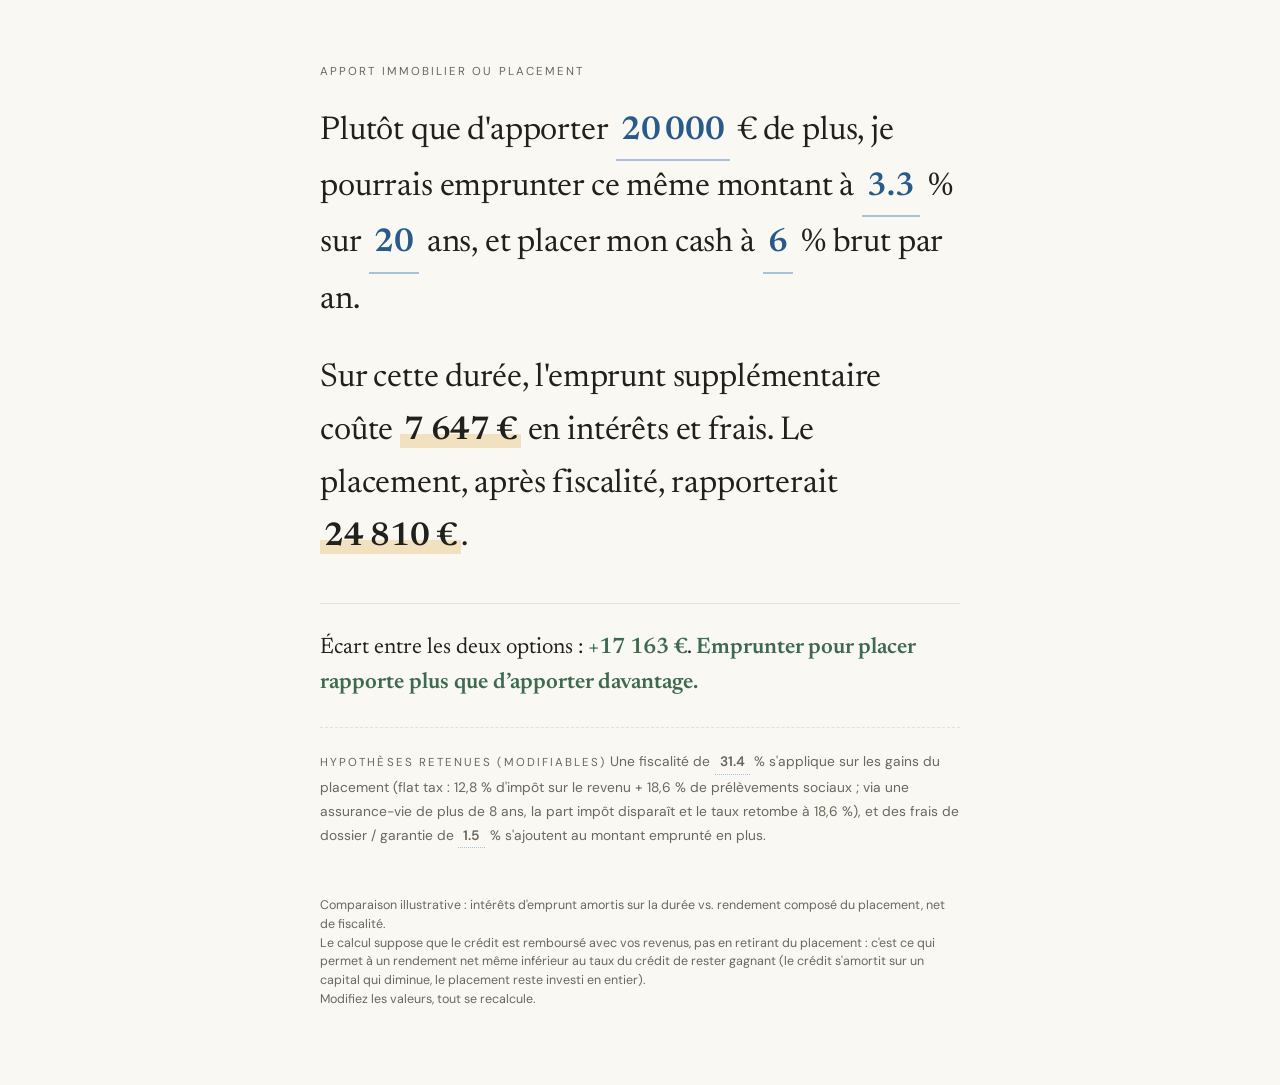
==== apport-ou-placement/index.html @ 1e9464a1 "Add new tools" ====
<!DOCTYPE html>
<html lang="fr">
<head>
<meta charset="UTF-8">
<meta name="viewport" content="width=device-width, initial-scale=1.0">
<title>Apport ou placement ?</title>
<meta name="description" content="Plutôt apporter plus sur un achat immobilier, ou emprunter davantage pour garder du cash à placer ? La comparaison, en une phrase.">
<link rel="preconnect" href="https://fonts.googleapis.com">
<link rel="preconnect" href="https://fonts.gstatic.com" crossorigin>
<link href="https://fonts.googleapis.com/css2?family=Newsreader:ital,opsz,wght@0,6..72,400;0,6..72,500;0,6..72,600;1,6..72,400&family=DM+Sans:wght@400;500&display=swap" rel="stylesheet">
<link rel="stylesheet" href="../assets/outils.css">
</head>
<body>
  <main class="wrap">
    <p class="eyebrow">Apport immobilier ou placement</p>

    <p class="statement">
      Plutôt que d'apporter
      <input class="fill" id="x" inputmode="decimal" aria-label="Montant en euros" value="20000">&nbsp;€ de plus,
      je pourrais emprunter ce même montant à
      <input class="fill" id="rc" inputmode="decimal" aria-label="Taux du crédit en pourcent" value="3.3">&nbsp;%
      sur
      <input class="fill" id="n" inputmode="numeric" aria-label="Durée en années" value="20">&nbsp;ans,
      et placer mon cash à
      <input class="fill" id="rp" inputmode="decimal" aria-label="Rendement brut du placement en pourcent" value="6">&nbsp;% brut par an.
    </p>

    <p class="statement">
      Sur cette durée, l'emprunt supplémentaire coûte <span class="answer" id="coutCredit">0&nbsp;€</span> en intérêts et frais.
      Le placement, après fiscalité, rapporterait <span class="answer" id="gainNet">0&nbsp;€</span>.
    </p>

    <p class="verdict" id="verdict">
      Écart entre les deux options : <span class="num" id="delta">0&nbsp;€</span>. <b id="line">Ça se neutralise.</b>
    </p>

    <p class="assumptions">
      <span class="eyebrow">Hypothèses retenues (modifiables)</span>
      Une fiscalité de <input class="fill-sub" id="fisc" inputmode="decimal" aria-label="Fiscalité sur les gains en pourcent" value="31.4">&nbsp;% s'applique sur les gains du placement (flat tax : 12,8&nbsp;% d'impôt sur le revenu + 18,6&nbsp;% de prélèvements sociaux ; via une assurance-vie de plus de 8 ans, la part impôt disparaît et le taux retombe à 18,6&nbsp;%),
      et des frais de dossier / garantie de <input class="fill-sub" id="frais" inputmode="decimal" aria-label="Frais sur le crédit en pourcent" value="1.5">&nbsp;% s'ajoutent au montant emprunté en plus.
    </p>

    <p class="foot">
      Comparaison illustrative : intérêts d'emprunt amortis sur la durée vs. rendement composé du placement, net de fiscalité.<br>
      Le calcul suppose que le crédit est remboursé avec vos revenus, pas en retirant du placement : c'est ce qui permet à un rendement net même inférieur au taux du crédit de rester gagnant (le crédit s'amortit sur un capital qui diminue, le placement reste investi en entier).<br>
      Modifiez les valeurs, tout se recalcule.
    </p>
  </main>

  <span id="measure" aria-hidden="true"></span>

<script>
(function(){
  const eur = new Intl.NumberFormat('fr-FR',{style:'currency',currency:'EUR',maximumFractionDigits:0,minimumFractionDigits:0});
  const eurSigned = (x)=> (x>=0?'+':'−') + eur.format(Math.abs(x));
  const grp = new Intl.NumberFormat('fr-FR',{maximumFractionDigits:2});

  const x=document.getElementById('x'), rc=document.getElementById('rc'), n=document.getElementById('n'),
        rp=document.getElementById('rp'), fisc=document.getElementById('fisc'), frais=document.getElementById('frais');
  const elCoutCredit=document.getElementById('coutCredit'), elGainNet=document.getElementById('gainNet'),
        elDelta=document.getElementById('delta'), elLine=document.getElementById('line'),
        verdict=document.getElementById('verdict');
  const measure=document.getElementById('measure');
  const inputs=[x,rc,n,rp,fisc,frais];

  function parse(v){ return parseFloat(String(v).replace(/\s| /g,'').replace(',','.')) || 0; }

  function sizeOf(inp){
    const cs=getComputedStyle(inp);
    measure.style.font=cs.font;
    measure.style.fontWeight=cs.fontWeight;
    measure.style.letterSpacing=cs.letterSpacing;
    measure.textContent=inp.value.length?inp.value:inp.placeholder||'0';
    inp.style.width=(measure.offsetWidth+10)+'px';
  }

  function nbsp(s){ return s.replace(/\s/g,' '); }

  function pop(el){ el.classList.remove('pop'); void el.offsetWidth; el.classList.add('pop'); }

  function compute(){
    const X=parse(x.value), Rc=parse(rc.value)/100, N=Math.max(parse(n.value),1),
          RpBrut=parse(rp.value)/100, Fisc=parse(fisc.value)/100, Frais=parse(frais.value)/100;

    // Coût du crédit additionnel : intérêts d'un prêt amorti sur N ans + frais de dossier/garantie
    const i = Rc/12, m = N*12;
    const mensualite = i===0 ? X/m : X*i/(1-Math.pow(1+i,-m));
    const totalRemb = mensualite*m;
    const interets = totalRemb - X;
    const fraisCredit = X*Frais;
    const coutCredit = interets + fraisCredit;

    // Gain du placement, rendement brut net de fiscalité (flat tax sur le gain)
    const rpNet = RpBrut*(1-Fisc);
    const valeurFinale = X*Math.pow(1+rpNet,N);
    const gainNet = valeurFinale - X;

    const delta = gainNet - coutCredit;

    elCoutCredit.textContent = nbsp(eur.format(coutCredit));
    elGainNet.textContent = nbsp(eur.format(gainNet));
    elDelta.textContent = nbsp(eurSigned(delta));

    const tol = Math.max(50, Math.abs(X)*0.003);
    verdict.classList.remove('is-gain','is-perte','is-flat');
    if(delta>tol){ verdict.classList.add('is-gain'); elLine.textContent='Emprunter pour placer rapporte plus que d’apporter davantage.'; }
    else if(delta<-tol){ verdict.classList.add('is-perte'); elLine.textContent='Apporter plus reste la meilleure option : l’écart de taux ne joue pas en votre faveur.'; }
    else{ verdict.classList.add('is-flat'); elLine.textContent='Les deux options se neutralisent presque.'; }

    pop(elCoutCredit); pop(elGainNet); pop(elDelta);
  }

  inputs.forEach(inp=>{
    inp.addEventListener('input',()=>{ sizeOf(inp); compute(); });
    inp.addEventListener('focus',()=>{ inp.value=inp.value.replace(/\s| /g,''); sizeOf(inp); inp.select(); });
    inp.addEventListener('blur',()=>{
      if(inp===x){ const v=parse(inp.value); inp.value=v?grp.format(v):''; }
      sizeOf(inp);
    });
  });

  if(document.fonts && document.fonts.ready){
    document.fonts.ready.then(()=>{ inputs.forEach(sizeOf); });
  }
  x.value=grp.format(parse(x.value));
  inputs.forEach(sizeOf);
  compute();
})();
</script>
</body>
</html>
---- assets/outils.css ----
/* Style commun à tous les calculateurs (pouvoir-achat, acheter-ou-louer, apport-ou-placement, ...) */

:root{
  --paper:#FAF8F3;
  --ink:#20201C;
  --ink-soft:#6B675E;
  --pen:#285A8C;
  --pen-line:#A9C2DA;
  --mark:#F1E1BE;
  --gain:#3E6B4F;
  --perte:#A84A32;
  --rule:#E6E1D6;
}
*{box-sizing:border-box}
html,body{margin:0;padding:0}
body{
  background:var(--paper);
  color:var(--ink);
  font-family:"Newsreader",Georgia,serif;
  -webkit-font-smoothing:antialiased;
  display:flex;
  flex-direction:column;
  align-items:center;
  min-height:100vh;
  padding:clamp(1.5rem,5vw,4rem) 1.25rem;
}
.wrap{width:100%;max-width:640px;margin:auto 0}
.eyebrow{
  font-family:"DM Sans",system-ui,sans-serif;
  font-size:.72rem;
  letter-spacing:.18em;
  text-transform:uppercase;
  color:var(--ink-soft);
  margin:0 0 1.6rem;
}
.statement{
  font-size:clamp(1.45rem,4.6vw,2.05rem);
  line-height:1.62;
  font-weight:400;
  letter-spacing:-.005em;
  margin:0;
}
.statement + .statement{margin-top:1.55rem}

/* Petite note de calcul accolée à une phrase, pour clarifier ce qu'un chiffre inclut
   sans alourdir la phrase principale */
.statement .detail{
  display:block;
  font-family:"DM Sans",system-ui,sans-serif;
  font-size:.56em;
  font-style:normal;
  letter-spacing:0;
  color:var(--ink-soft);
  line-height:1.5;
  margin-top:.3rem;
}

/* Signature : les nombres se remplissent dans la phrase, comme une ligne à compléter */
input.fill{
  font:inherit;
  color:var(--pen);
  font-weight:600;
  background:transparent;
  border:none;
  border-bottom:2px solid var(--pen-line);
  text-align:center;
  padding:0 .08em .04em;
  margin:0 .04em;
  width:2ch;
  transition:border-color .18s ease, background .18s ease;
  border-radius:2px 2px 0 0;
}
input.fill:hover{background:rgba(40,90,140,.06)}
input.fill:focus{outline:none;border-color:var(--pen);background:rgba(40,90,140,.08)}

/* Les réponses : surlignées, c'est le site qui les calcule */
.answer{
  font-weight:600;
  white-space:nowrap;
  background:linear-gradient(180deg,transparent 58%,var(--mark) 58%);
  padding:0 .12em;
}
/* Pour distinguer un gain (plus-value, gain de placement) d'une charge :
   même format, mais coloré comme dans le verdict, pas neutre comme un coût */
.answer.is-gain{color:var(--gain)}
.answer.is-perte{color:var(--perte)}

.verdict{
  margin-top:2.4rem;
  padding-top:1.7rem;
  border-top:1px solid var(--rule);
  font-size:clamp(1.15rem,3.6vw,1.4rem);
  line-height:1.55;
}
.verdict .num{font-weight:600}
.verdict.is-gain .num,.verdict.is-gain b{color:var(--gain)}
.verdict.is-perte .num,.verdict.is-perte b{color:var(--perte)}
.verdict.is-flat .num,.verdict.is-flat b{color:var(--ink-soft)}
.verdict b{font-weight:600}

/* Hypothèses secondaires : pré-remplies, modifiables, mais volontairement discrètes
   (pas dans la phrase principale, pour garder le calculateur simple et percutant) */
.assumptions{
  font-family:"DM Sans",system-ui,sans-serif;
  font-size:.86rem;
  color:var(--ink-soft);
  line-height:1.75;
  margin-top:1.7rem;
  padding-top:1.3rem;
  border-top:1px dashed var(--rule);
}
.assumptions .eyebrow{margin-bottom:.7rem}
input.fill-sub{
  font:inherit;
  font-weight:600;
  color:var(--ink-soft);
  background:transparent;
  border:none;
  border-bottom:1.5px dotted var(--pen-line);
  text-align:center;
  padding:0 .06em .02em;
  margin:0 .03em;
  width:2ch;
  transition:border-color .18s ease, background .18s ease, color .18s ease;
}
input.fill-sub:hover{background:rgba(40,90,140,.05);color:var(--pen)}
input.fill-sub:focus{outline:none;border-color:var(--pen);background:rgba(40,90,140,.07);color:var(--pen)}

.foot{
  font-family:"DM Sans",system-ui,sans-serif;
  font-size:.78rem;
  color:var(--ink-soft);
  margin-top:3rem;
  line-height:1.5;
}
.foot a{color:var(--pen);text-decoration:none;border-bottom:1px solid var(--pen-line)}

#measure{position:absolute;visibility:hidden;white-space:pre;left:-9999px;top:-9999px}

.pop{animation:pop .35s ease}
@keyframes pop{
  0%{opacity:.35;transform:translateY(2px)}
  100%{opacity:1;transform:translateY(0)}
}
@media (prefers-reduced-motion:reduce){
  *{animation:none!important;transition:none!important}
}
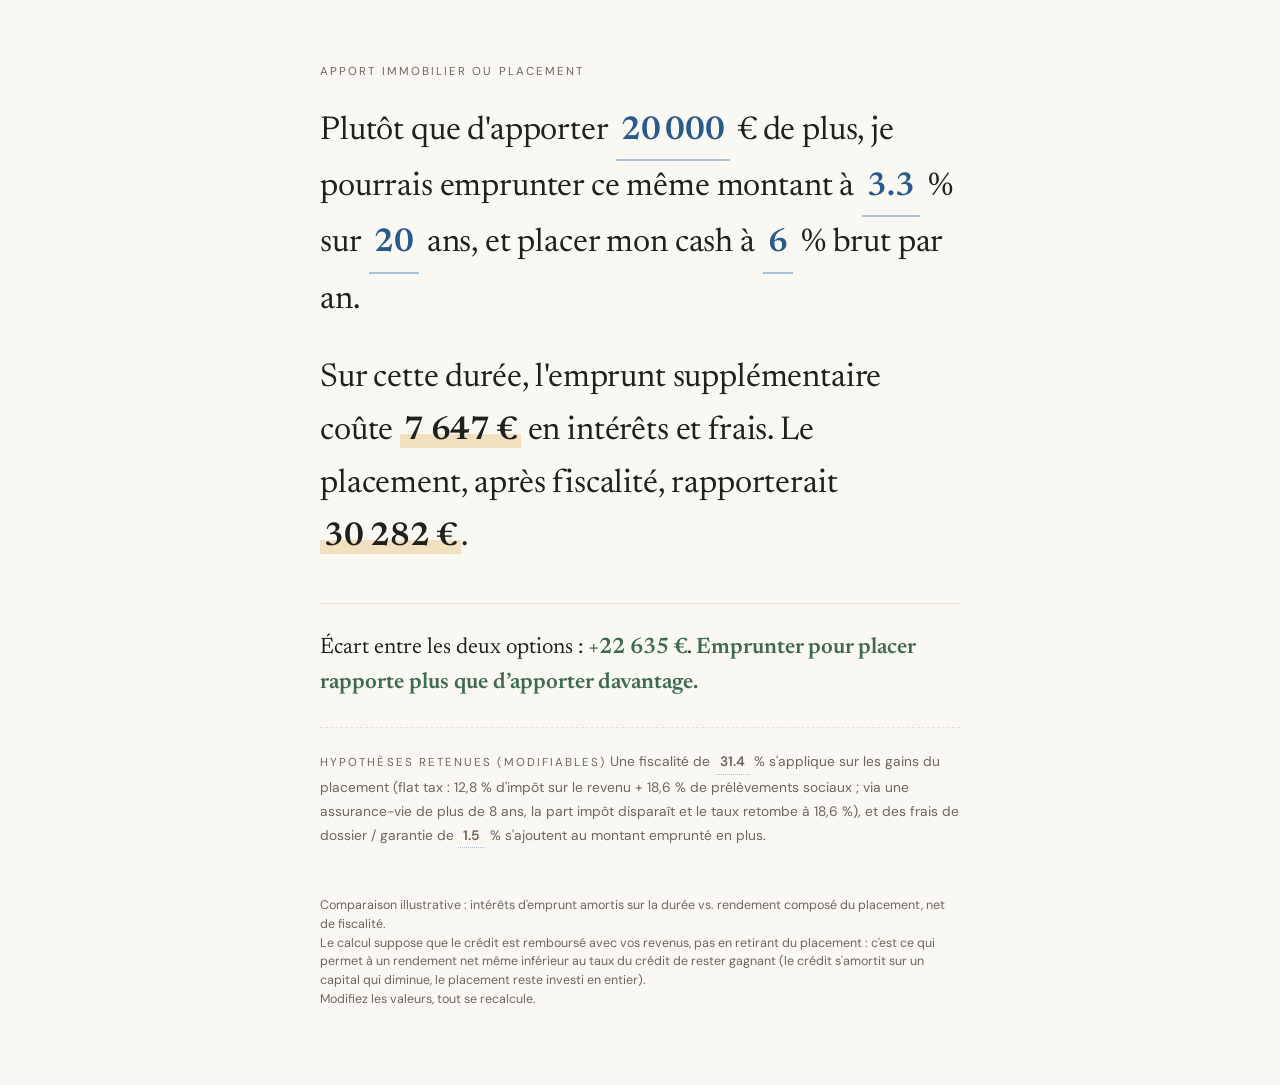
==== commit 42a7372c: "Fix calcul gain net placement : flat tax sur le gain total, pas sur le taux Co-Authored-By: Claude S" ====
--- a/apport-ou-placement/index.html
+++ b/apport-ou-placement/index.html
@@ -90,10 +90,10 @@
     const fraisCredit = X*Frais;
     const coutCredit = interets + fraisCredit;
 
-    // Gain du placement, rendement brut net de fiscalité (flat tax sur le gain)
-    const rpNet = RpBrut*(1-Fisc);
-    const valeurFinale = X*Math.pow(1+rpNet,N);
-    const gainNet = valeurFinale - X;
+    // Gain du placement : capitalisation au taux brut, flat tax appliquée sur le gain total à la sortie
+    const valeurBrute = X*Math.pow(1+RpBrut,N);
+    const gainBrut = valeurBrute - X;
+    const gainNet = gainBrut*(1-Fisc);
 
     const delta = gainNet - coutCredit;
 
